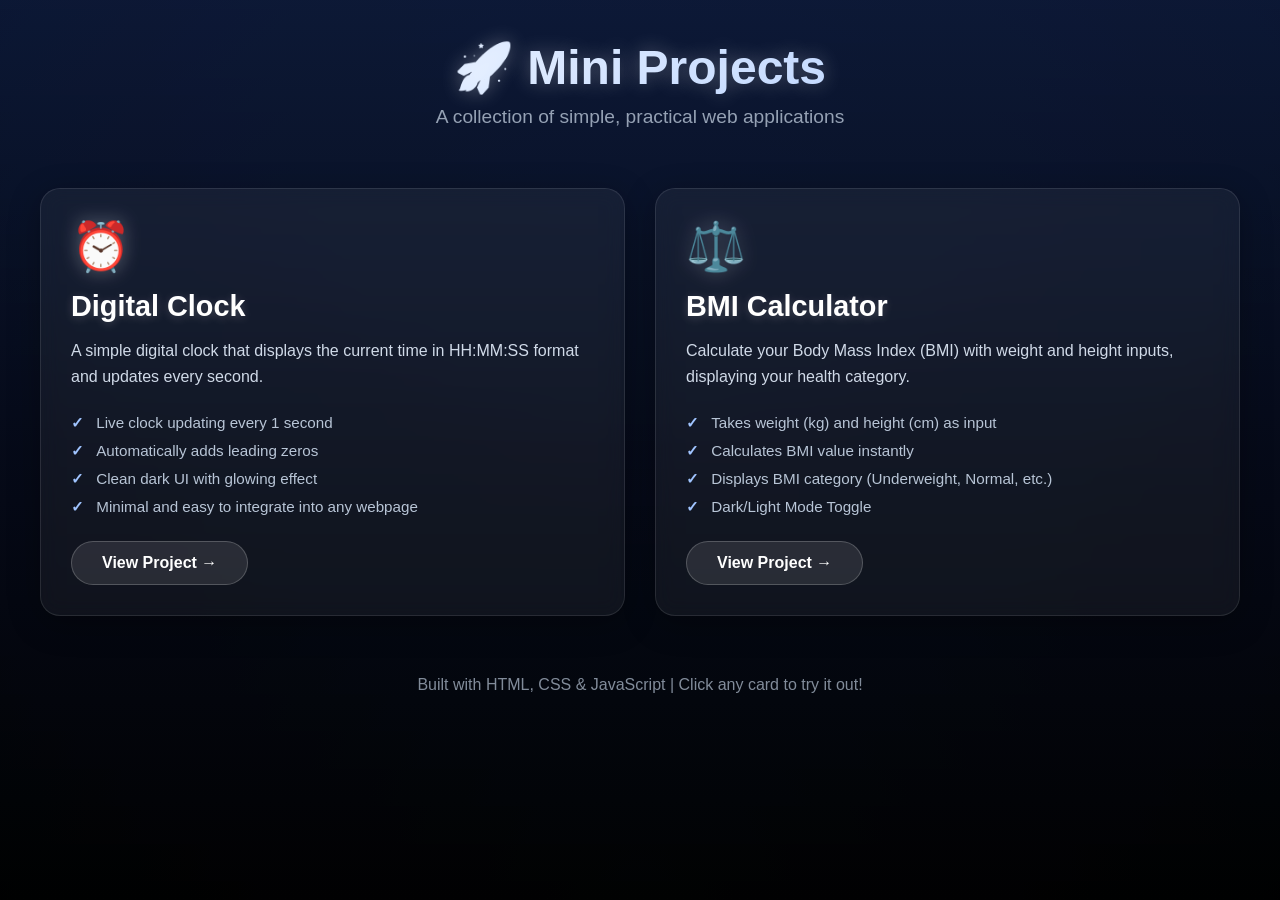
==== index.html @ a0728a58 "Created mini projects portfolio hub page" ====
<!DOCTYPE html>
<html lang="en">
<head>
    <meta charset="UTF-8">
    <meta name="viewport" content="width=device-width, initial-scale=1.0">
    <title>Mini Projects Portfolio</title>
    <style>
        * {
            margin: 0;
            padding: 0;
            box-sizing: border-box;
        }

        body {
            font-family: 'Segoe UI', Tahoma, Geneva, Verdana, sans-serif;
            background: radial-gradient(ellipse at bottom, #1b2735 0%, #090a0f 100%);
            min-height: 100vh;
            padding: 40px 20px;
            position: relative;
            overflow-x: hidden;
        }

        body::before {
            content: '';
            position: fixed;
            top: 0;
            left: 0;
            width: 100%;
            height: 100%;
            background: linear-gradient(180deg, 
                rgba(13, 27, 62, 0.8) 0%, 
                rgba(5, 10, 25, 0.9) 50%, 
                rgba(0, 0, 0, 0.95) 100%);
            z-index: 0;
            pointer-events: none;
        }

        .container {
            max-width: 1200px;
            margin: 0 auto;
            position: relative;
            z-index: 1;
        }

        header {
            text-align: center;
            margin-bottom: 60px;
            color: white;
        }

        h1 {
            font-size: 3rem;
            margin-bottom: 10px;
            text-shadow: 0 0 20px rgba(255, 255, 255, 0.3);
            background: linear-gradient(135deg, #ffffff 0%, #a0c4ff 100%);
            -webkit-background-clip: text;
            -webkit-text-fill-color: transparent;
            background-clip: text;
        }

        .subtitle {
            font-size: 1.2rem;
            opacity: 0.8;
            color: #b8c5d6;
        }

        .projects-grid {
            display: grid;
            grid-template-columns: repeat(auto-fit, minmax(320px, 1fr));
            gap: 30px;
            margin-bottom: 40px;
        }

        .project-card {
            background: rgba(255, 255, 255, 0.05);
            backdrop-filter: blur(10px);
            border: 1px solid rgba(255, 255, 255, 0.1);
            border-radius: 20px;
            padding: 30px;
            box-shadow: 0 8px 32px rgba(0, 0, 0, 0.3);
            transition: all 0.3s ease;
            cursor: pointer;
            text-decoration: none;
            color: inherit;
            display: block;
            position: relative;
            overflow: hidden;
        }

        .project-card::before {
            content: '';
            position: absolute;
            top: 0;
            left: 0;
            width: 100%;
            height: 100%;
            background: linear-gradient(135deg, 
                rgba(255, 255, 255, 0.1) 0%, 
                rgba(255, 255, 255, 0.05) 100%);
            opacity: 0;
            transition: opacity 0.3s ease;
        }

        .project-card:hover::before {
            opacity: 1;
        }

        .project-card:hover {
            transform: translateY(-10px);
            box-shadow: 0 15px 40px rgba(0, 0, 0, 0.5);
            border-color: rgba(255, 255, 255, 0.2);
        }

        .project-icon {
            font-size: 3rem;
            margin-bottom: 15px;
            filter: drop-shadow(0 0 10px rgba(255, 255, 255, 0.3));
        }

        .project-title {
            font-size: 1.8rem;
            margin-bottom: 15px;
            color: #ffffff;
            text-shadow: 0 2px 10px rgba(255, 255, 255, 0.2);
        }

        .project-description {
            color: #d0dae8;
            line-height: 1.6;
            margin-bottom: 20px;
        }

        .features-list {
            list-style: none;
            margin-bottom: 20px;
        }

        .features-list li {
            padding: 5px 0;
            color: #b8c5d6;
            font-size: 0.95rem;
        }

        .features-list li:before {
            content: "✓ ";
            color: #a0c4ff;
            font-weight: bold;
            margin-right: 8px;
        }

        .view-project {
            display: inline-block;
            background: rgba(255, 255, 255, 0.1);
            color: white;
            padding: 12px 30px;
            border-radius: 25px;
            font-weight: 600;
            transition: all 0.3s ease;
            border: 1px solid rgba(255, 255, 255, 0.2);
        }

        .project-card:hover .view-project {
            background: rgba(255, 255, 255, 0.2);
            box-shadow: 0 4px 15px rgba(255, 255, 255, 0.2);
        }

        footer {
            text-align: center;
            color: #b8c5d6;
            margin-top: 60px;
            opacity: 0.7;
        }

        @media (max-width: 768px) {
            h1 {
                font-size: 2rem;
            }

            .projects-grid {
                grid-template-columns: 1fr;
            }
        }
    </style>
</head>
<body>
    <div class="container">
        <header>
            <h1>🚀 Mini Projects</h1>
            <p class="subtitle">A collection of simple, practical web applications</p>
        </header>

        <div class="projects-grid" id="projectsGrid">
            <!-- Projects will be dynamically inserted here -->
        </div>

        <footer>
            <p>Built with HTML, CSS & JavaScript | Click any card to try it out!</p>
        </footer>
    </div>

    <script>
        // Projects data - more projects to be added here
        const projects = [
            {
                title: "Digital Clock",
                icon: "⏰",
                description: "A simple digital clock that displays the current time in HH:MM:SS format and updates every second.",
                features: [
                    "Live clock updating every 1 second",
                    "Automatically adds leading zeros",
                    "Clean dark UI with glowing effect",
                    "Minimal and easy to integrate into any webpage"
                ],
                link: "./Digital Clock/index.html"
            },
            {
                title: "BMI Calculator",
                icon: "⚖️",
                description: "Calculate your Body Mass Index (BMI) with weight and height inputs, displaying your health category.",
                features: [
                    "Takes weight (kg) and height (cm) as input",
                    "Calculates BMI value instantly",
                    "Displays BMI category (Underweight, Normal, etc.)",
                    "Dark/Light Mode Toggle"
                ],
                link: "./BMI Calculator/index.html"
            }
        ];

        // Function to render projects
        function renderProjects() {
            const grid = document.getElementById('projectsGrid');
            
            projects.forEach(project => {
                const card = document.createElement('a');
                card.href = project.link;
                card.className = 'project-card';
                
                card.innerHTML = `
                    <div class="project-icon">${project.icon}</div>
                    <h2 class="project-title">${project.title}</h2>
                    <p class="project-description">${project.description}</p>
                    <ul class="features-list">
                        ${project.features.map(feature => `<li>${feature}</li>`).join('')}
                    </ul>
                    <span class="view-project">View Project →</span>
                `;
                
                grid.appendChild(card);
            });
        }
        // Render projects on page load
        renderProjects();
    </script>
</body>
</html>
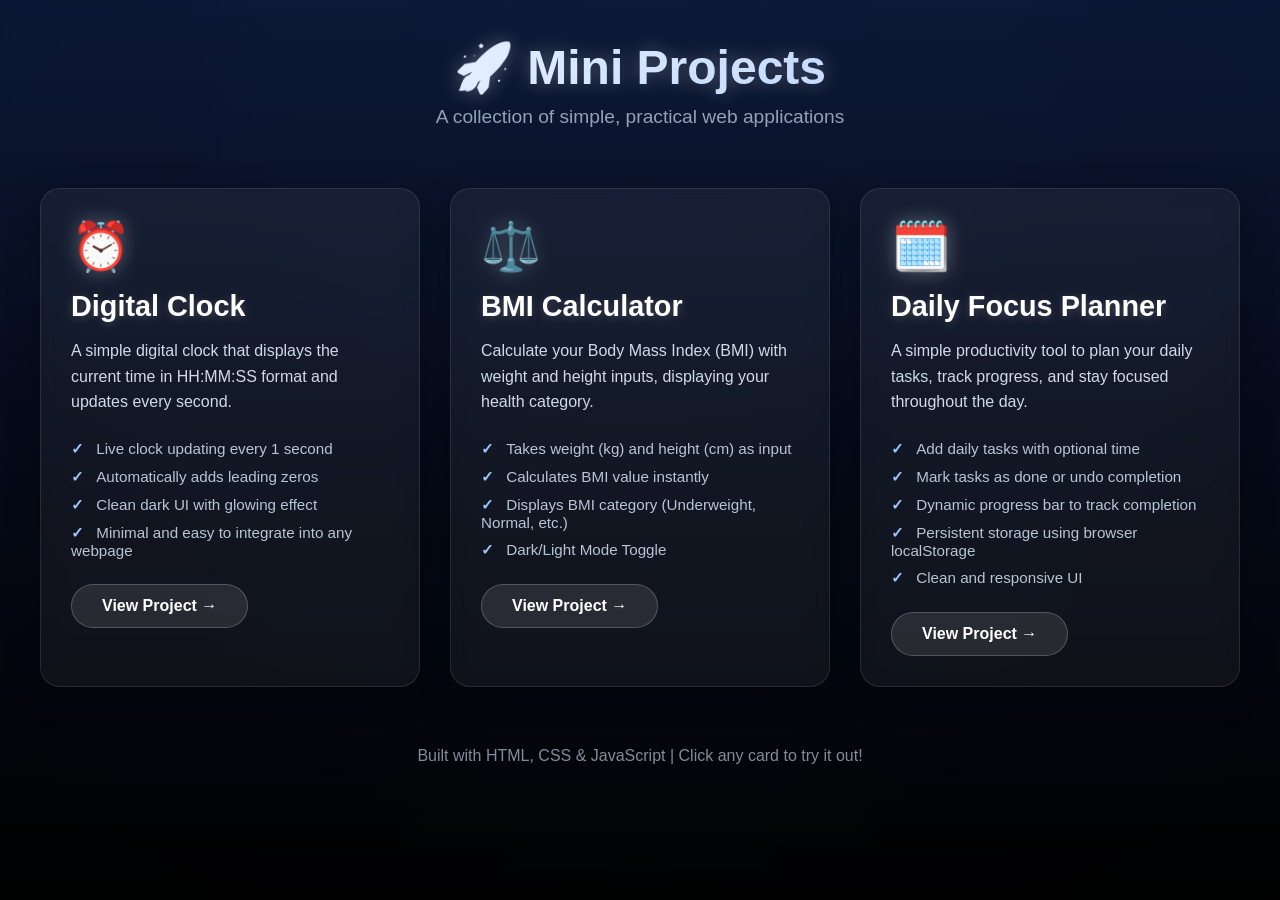
==== commit 0cfefaa0: "Add Daily Focus Planner project and update index.html" ====
--- a/index.html
+++ b/index.html
@@ -224,6 +224,19 @@
                     "Dark/Light Mode Toggle"
                 ],
                 link: "./BMI Calculator/index.html"
+            },
+            {
+                title: "Daily Focus Planner",
+                icon: "🗓️",
+                description: "A simple productivity tool to plan your daily tasks, track progress, and stay focused throughout the day.",
+                features: [
+                    "Add daily tasks with optional time",
+                    "Mark tasks as done or undo completion",
+                    "Dynamic progress bar to track completion",
+                    "Persistent storage using browser localStorage",
+                    "Clean and responsive UI"
+                ],
+                link: "./Focus Planner/index.html"
             }
         ];
 
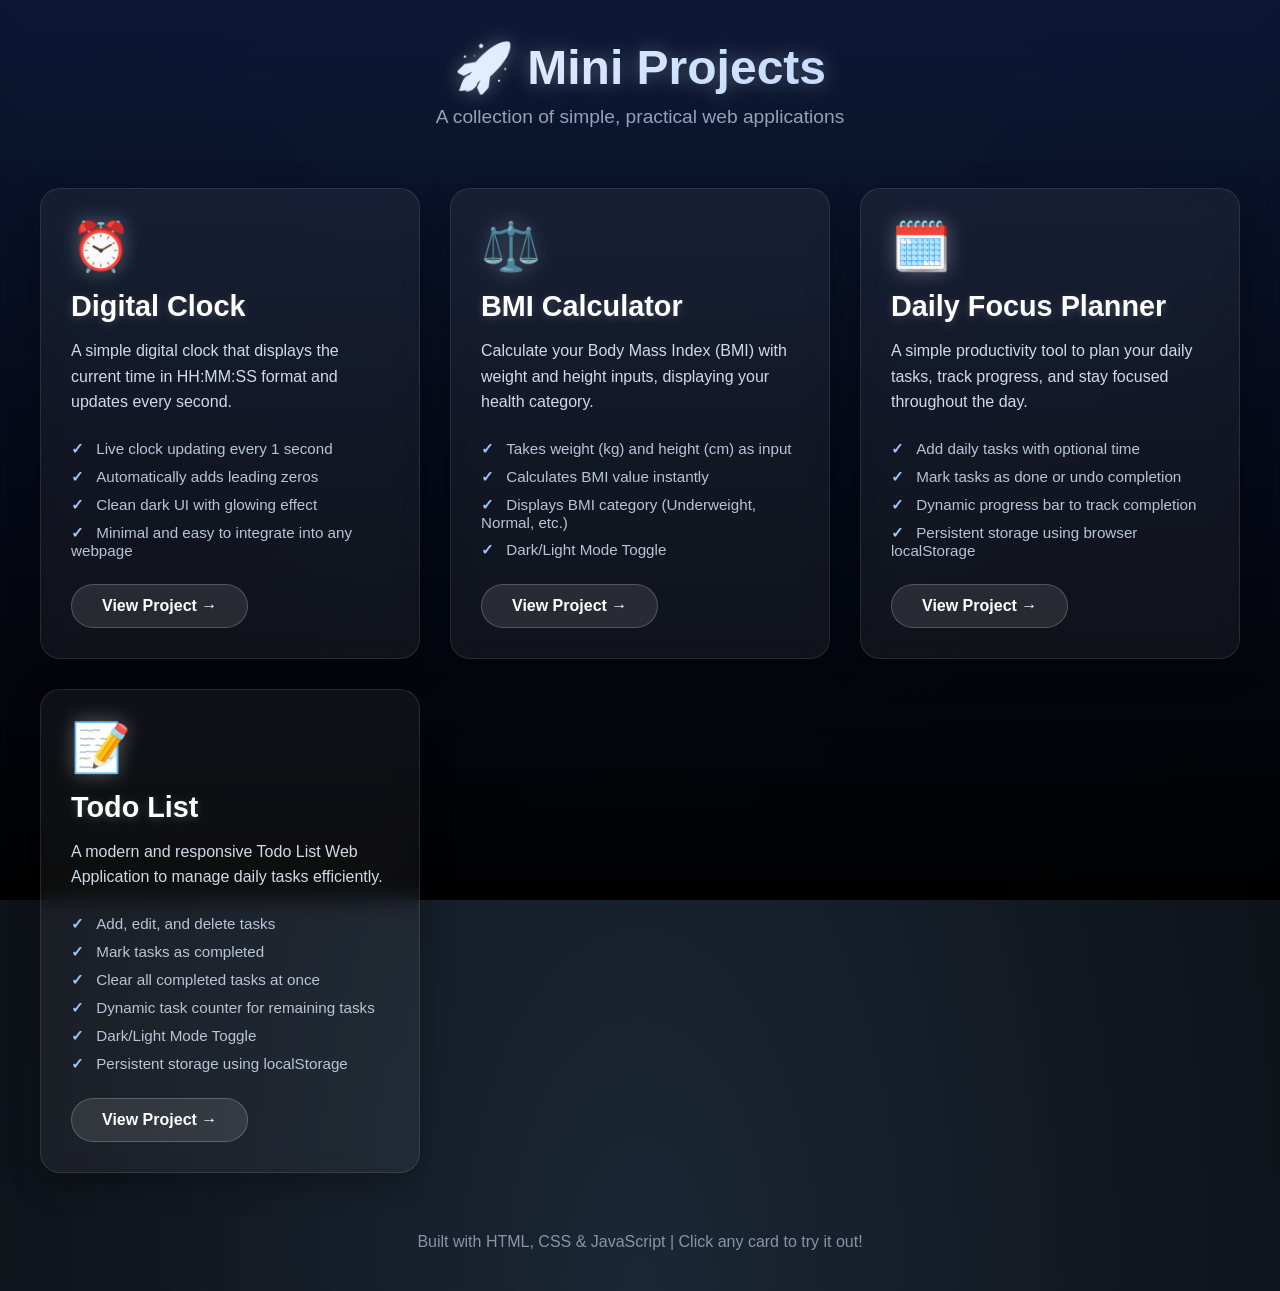
==== commit 950416c0: "feat: update project details" ====
--- a/index.html
+++ b/index.html
@@ -233,10 +233,23 @@
                     "Add daily tasks with optional time",
                     "Mark tasks as done or undo completion",
                     "Dynamic progress bar to track completion",
-                    "Persistent storage using browser localStorage",
-                    "Clean and responsive UI"
-                ],
-                link: "./Focus Planner/index.html"
+                    "Persistent storage using browser localStorage"
+                ],
+                link: "./Daily Focus Planner/index.html"
+            },
+            {
+                title: "Todo List",
+                icon: "📝",
+                description: "A modern and responsive Todo List Web Application to manage daily tasks efficiently.",
+                features: [
+                    "Add, edit, and delete tasks",
+                    "Mark tasks as completed",
+                    "Clear all completed tasks at once",
+                    "Dynamic task counter for remaining tasks",
+                    "Dark/Light Mode Toggle",
+                    "Persistent storage using localStorage"
+                ],
+                link: "./TodoList Application/index.html"
             }
         ];
 
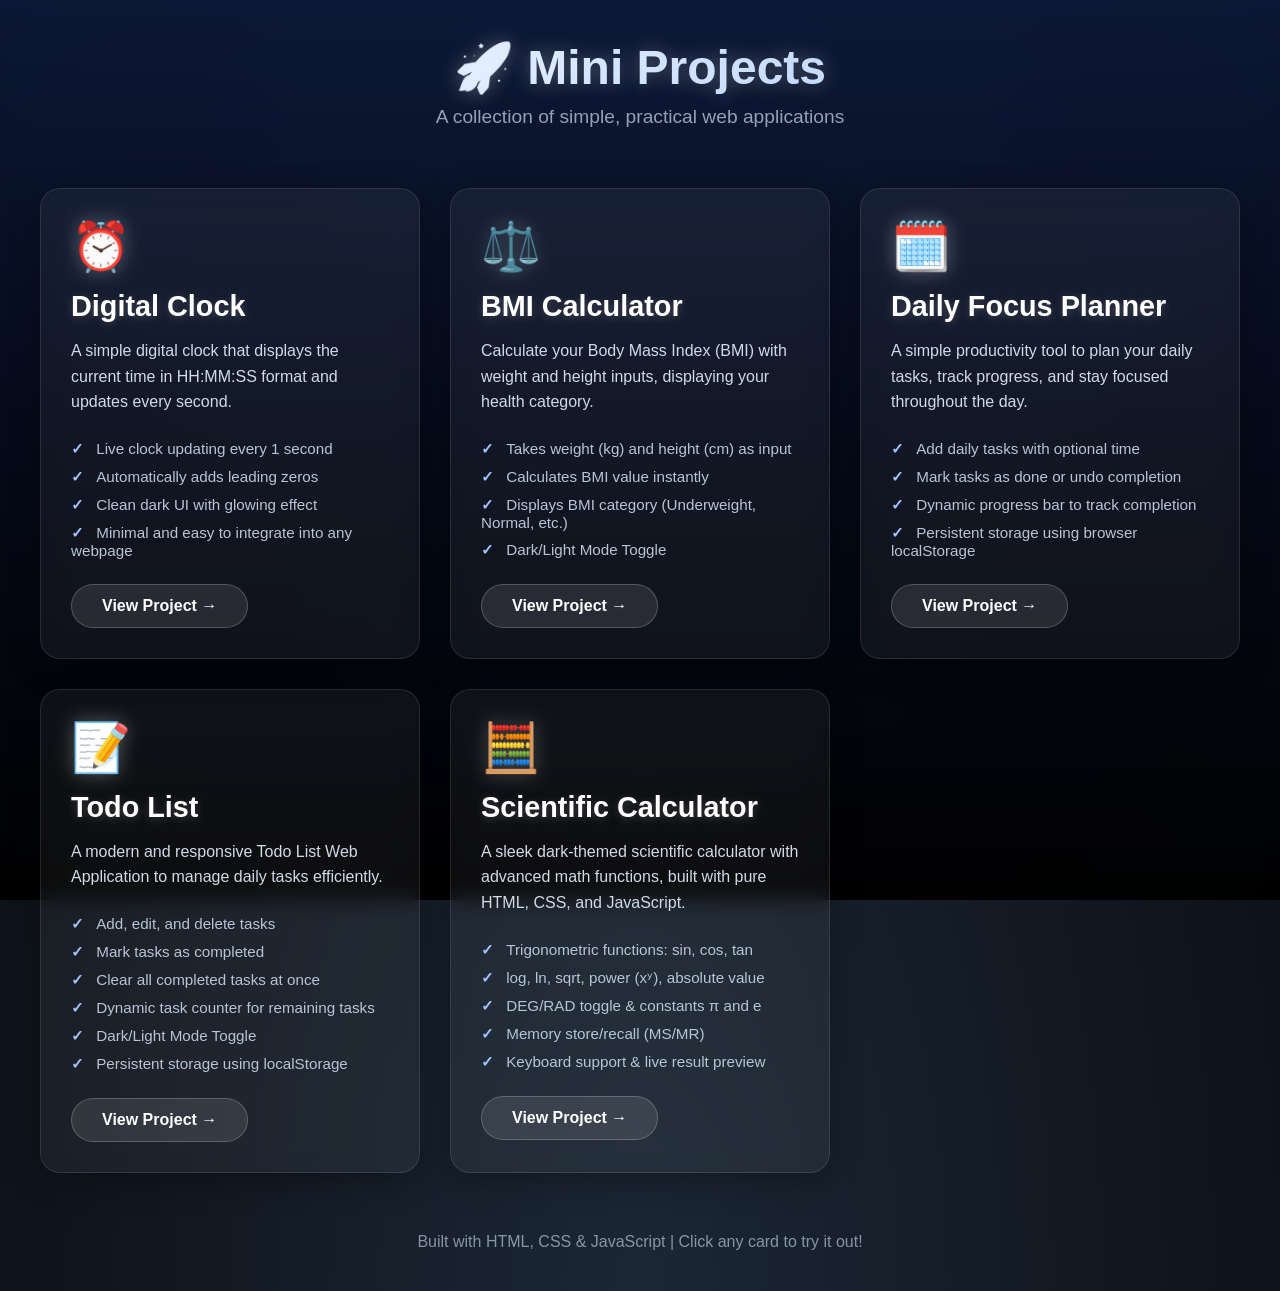
==== commit 42914587: "Add Scientific Calculator" ====
--- a/index.html
+++ b/index.html
@@ -250,6 +250,19 @@
                     "Persistent storage using localStorage"
                 ],
                 link: "./TodoList Application/index.html"
+            },
+            {
+                title: "Scientific Calculator",
+                icon: "🧮",
+                description: "A sleek dark-themed scientific calculator with advanced math functions, built with pure HTML, CSS, and JavaScript.",
+                features: [
+                    "Trigonometric functions: sin, cos, tan",
+                    "log, ln, sqrt, power (xʸ), absolute value",
+                    "DEG/RAD toggle & constants π and e",
+                    "Memory store/recall (MS/MR)",
+                    "Keyboard support & live result preview"
+                ],
+                link: "./Scientific Calculator/index.html"
             }
         ];
 
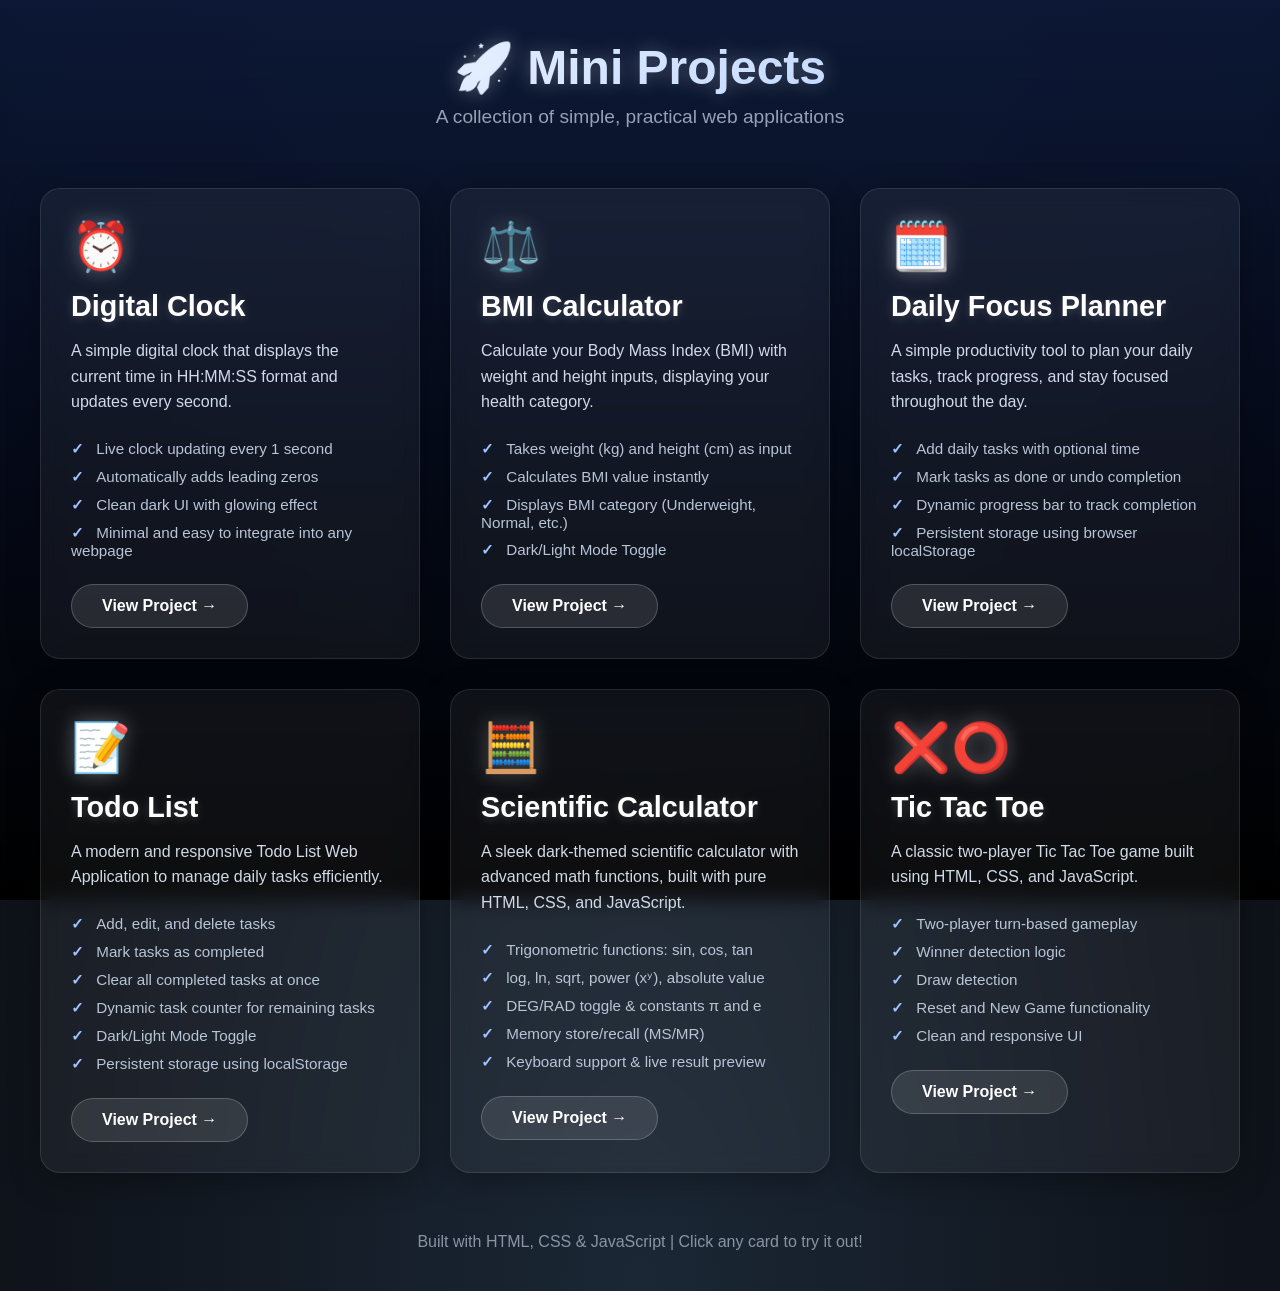
==== commit 2e641bf3: "tic tac toe game implementation" ====
--- a/index.html
+++ b/index.html
@@ -263,7 +263,20 @@
                     "Keyboard support & live result preview"
                 ],
                 link: "./Scientific Calculator/index.html"
-            }
+            },
+           {
+                title: "Tic Tac Toe",
+                icon: "❌⭕",
+                description: "A classic two-player Tic Tac Toe game built using HTML, CSS, and JavaScript.",
+                features: [
+                    "Two-player turn-based gameplay",
+                    "Winner detection logic",
+                    "Draw detection",
+                    "Reset and New Game functionality",
+                    "Clean and responsive UI"
+                ],
+                link: "./Tic Tac Toe/index.html"
+            },
         ];
 
         // Function to render projects
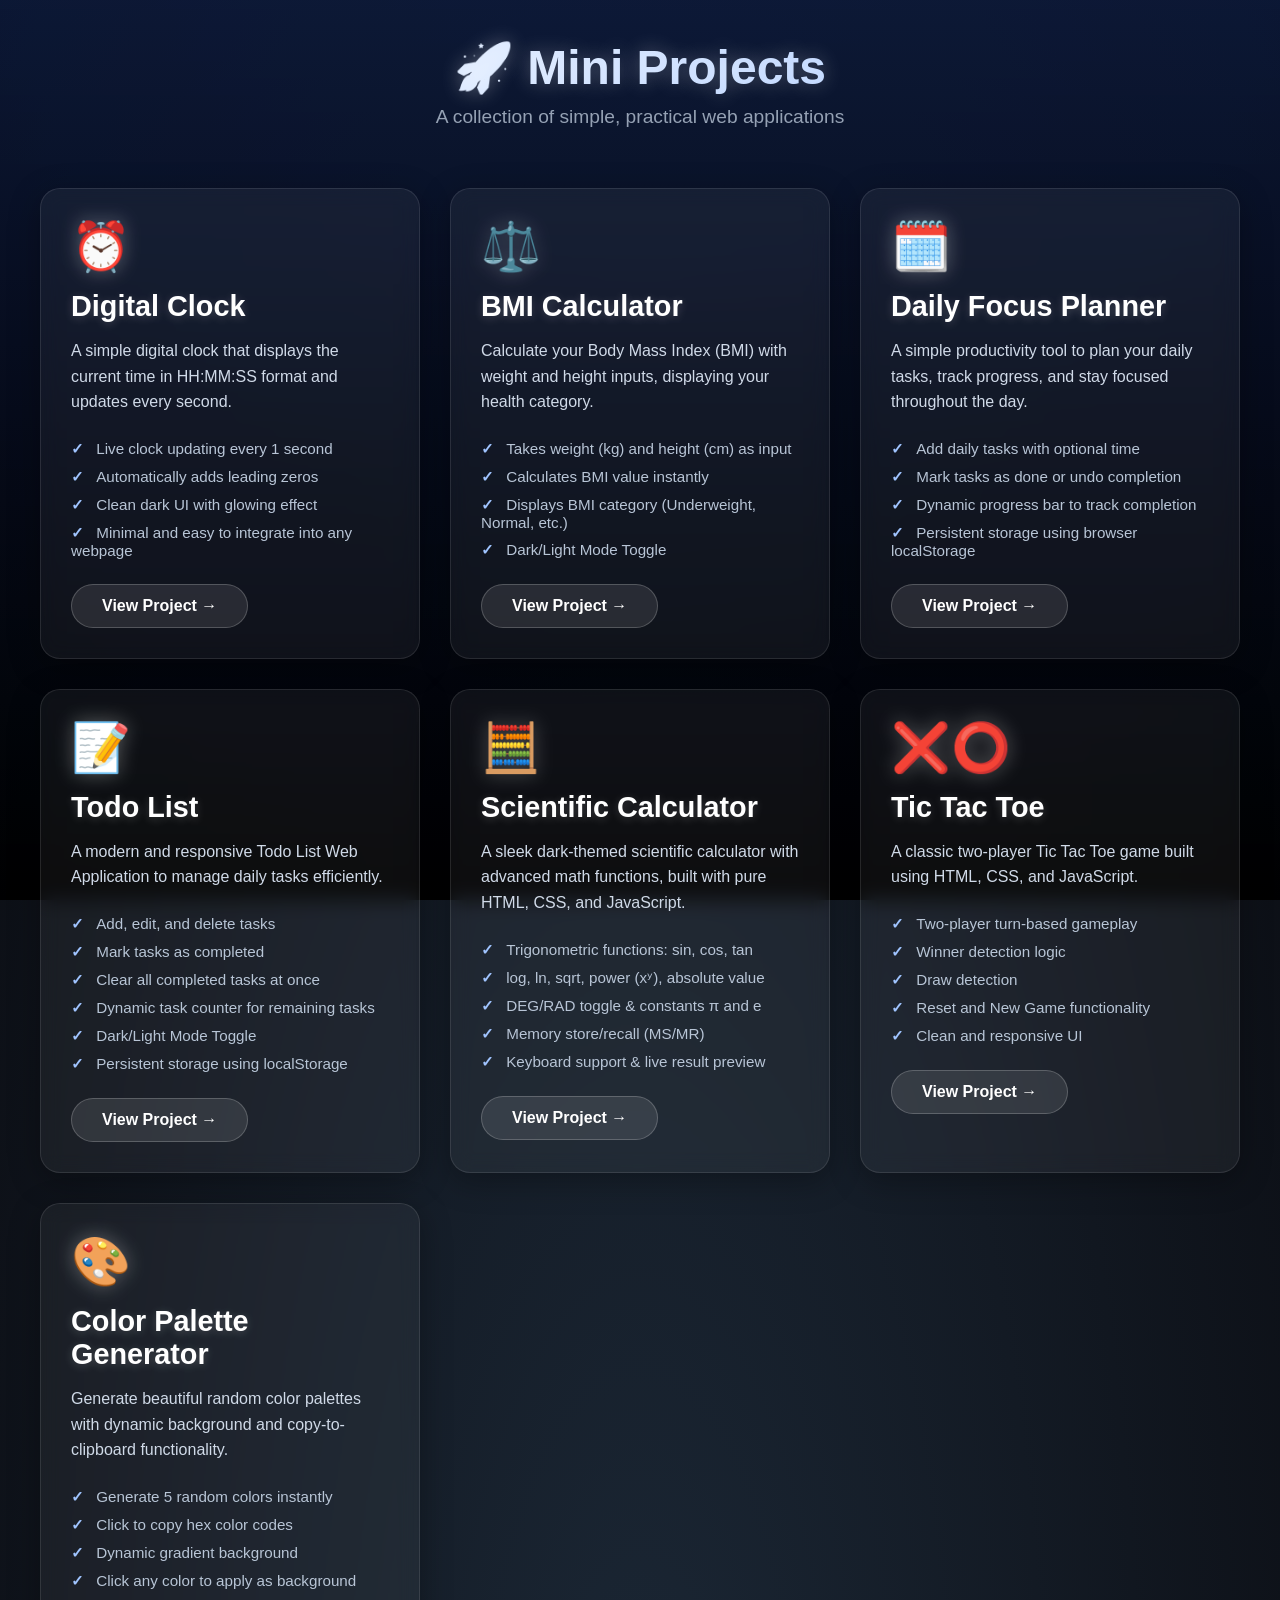
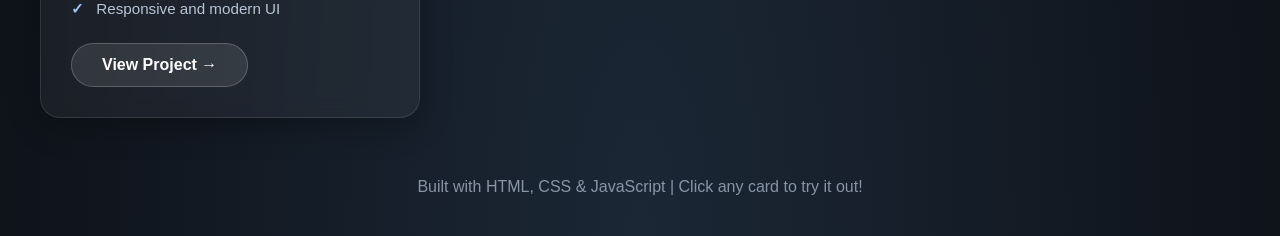
==== commit c8e3df8b: "Add Color Palette Generator" ====
--- a/index.html
+++ b/index.html
@@ -277,6 +277,19 @@
                 ],
                 link: "./Tic Tac Toe/index.html"
             },
+            {
+                title: "Color Palette Generator",
+                icon: "🎨",
+                description: "Generate beautiful random color palettes with dynamic background and copy-to-clipboard functionality.",
+                features: [
+                    "Generate 5 random colors instantly",
+                    "Click to copy hex color codes",
+                    "Dynamic gradient background",
+                    "Click any color to apply as background",
+                    "Responsive and modern UI"
+                ],
+                link: "./Color Palette Generator/index.html"
+            }
         ];
 
         // Function to render projects
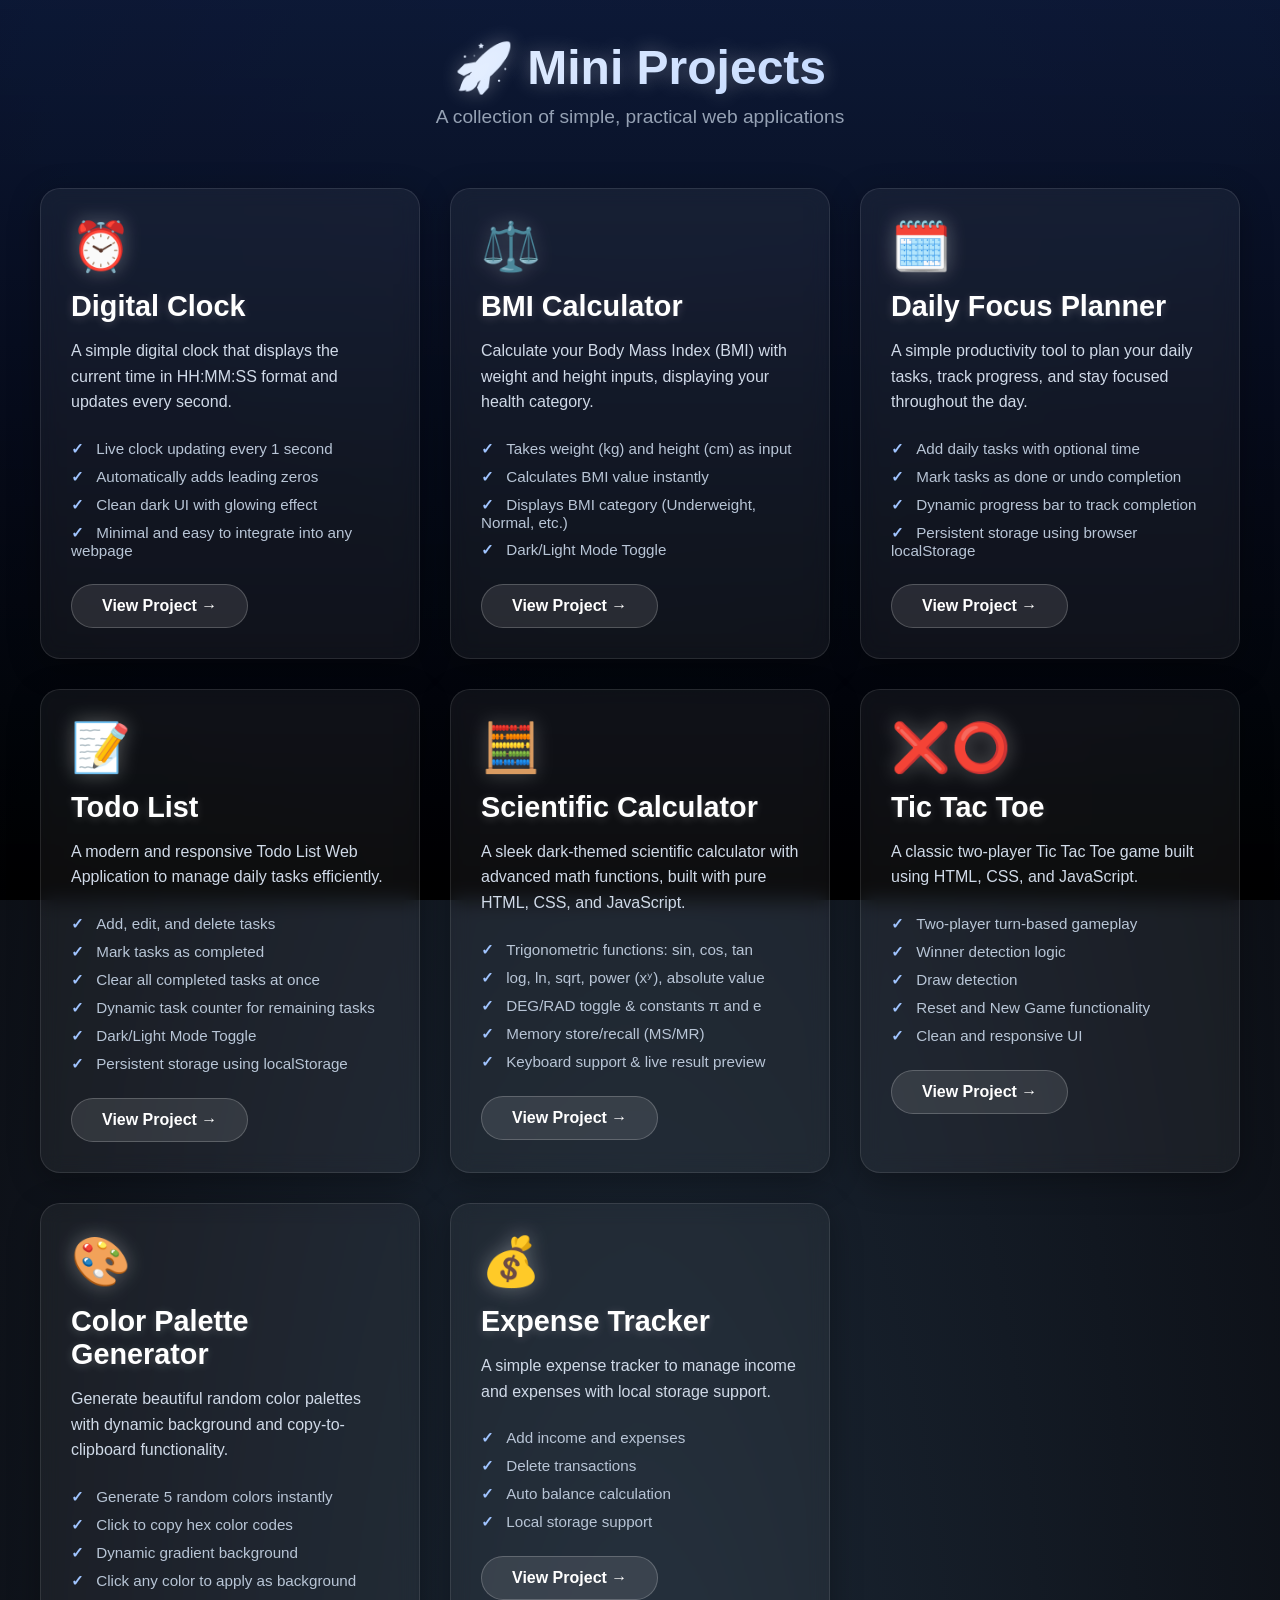
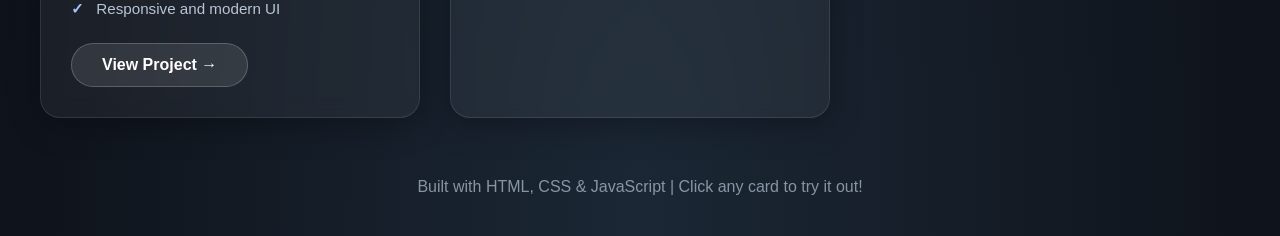
==== commit eef70366: "Added Expense Tracker to projects array" ====
--- a/index.html
+++ b/index.html
@@ -1,5 +1,6 @@
 <!DOCTYPE html>
 <html lang="en">
+
 <head>
     <meta charset="UTF-8">
     <meta name="viewport" content="width=device-width, initial-scale=1.0">
@@ -27,10 +28,10 @@
             left: 0;
             width: 100%;
             height: 100%;
-            background: linear-gradient(180deg, 
-                rgba(13, 27, 62, 0.8) 0%, 
-                rgba(5, 10, 25, 0.9) 50%, 
-                rgba(0, 0, 0, 0.95) 100%);
+            background: linear-gradient(180deg,
+                    rgba(13, 27, 62, 0.8) 0%,
+                    rgba(5, 10, 25, 0.9) 50%,
+                    rgba(0, 0, 0, 0.95) 100%);
             z-index: 0;
             pointer-events: none;
         }
@@ -94,9 +95,9 @@
             left: 0;
             width: 100%;
             height: 100%;
-            background: linear-gradient(135deg, 
-                rgba(255, 255, 255, 0.1) 0%, 
-                rgba(255, 255, 255, 0.05) 100%);
+            background: linear-gradient(135deg,
+                    rgba(255, 255, 255, 0.1) 0%,
+                    rgba(255, 255, 255, 0.05) 100%);
             opacity: 0;
             transition: opacity 0.3s ease;
         }
@@ -182,6 +183,7 @@
         }
     </style>
 </head>
+
 <body>
     <div class="container">
         <header>
@@ -264,7 +266,7 @@
                 ],
                 link: "./Scientific Calculator/index.html"
             },
-           {
+            {
                 title: "Tic Tac Toe",
                 icon: "❌⭕",
                 description: "A classic two-player Tic Tac Toe game built using HTML, CSS, and JavaScript.",
@@ -289,18 +291,30 @@
                     "Responsive and modern UI"
                 ],
                 link: "./Color Palette Generator/index.html"
+            },
+            {
+                title: "Expense Tracker",
+                icon: "💰",
+                description: "A simple expense tracker to manage income and expenses with local storage support.",
+                features: [
+                    "Add income and expenses",
+                    "Delete transactions",
+                    "Auto balance calculation",
+                    "Local storage support"
+                ],
+                link: "./ExpenseTracker/index.html"
             }
         ];
 
         // Function to render projects
         function renderProjects() {
             const grid = document.getElementById('projectsGrid');
-            
+
             projects.forEach(project => {
                 const card = document.createElement('a');
                 card.href = project.link;
                 card.className = 'project-card';
-                
+
                 card.innerHTML = `
                     <div class="project-icon">${project.icon}</div>
                     <h2 class="project-title">${project.title}</h2>
@@ -310,7 +324,7 @@
                     </ul>
                     <span class="view-project">View Project →</span>
                 `;
-                
+
                 grid.appendChild(card);
             });
         }
@@ -318,4 +332,5 @@
         renderProjects();
     </script>
 </body>
+
 </html>
